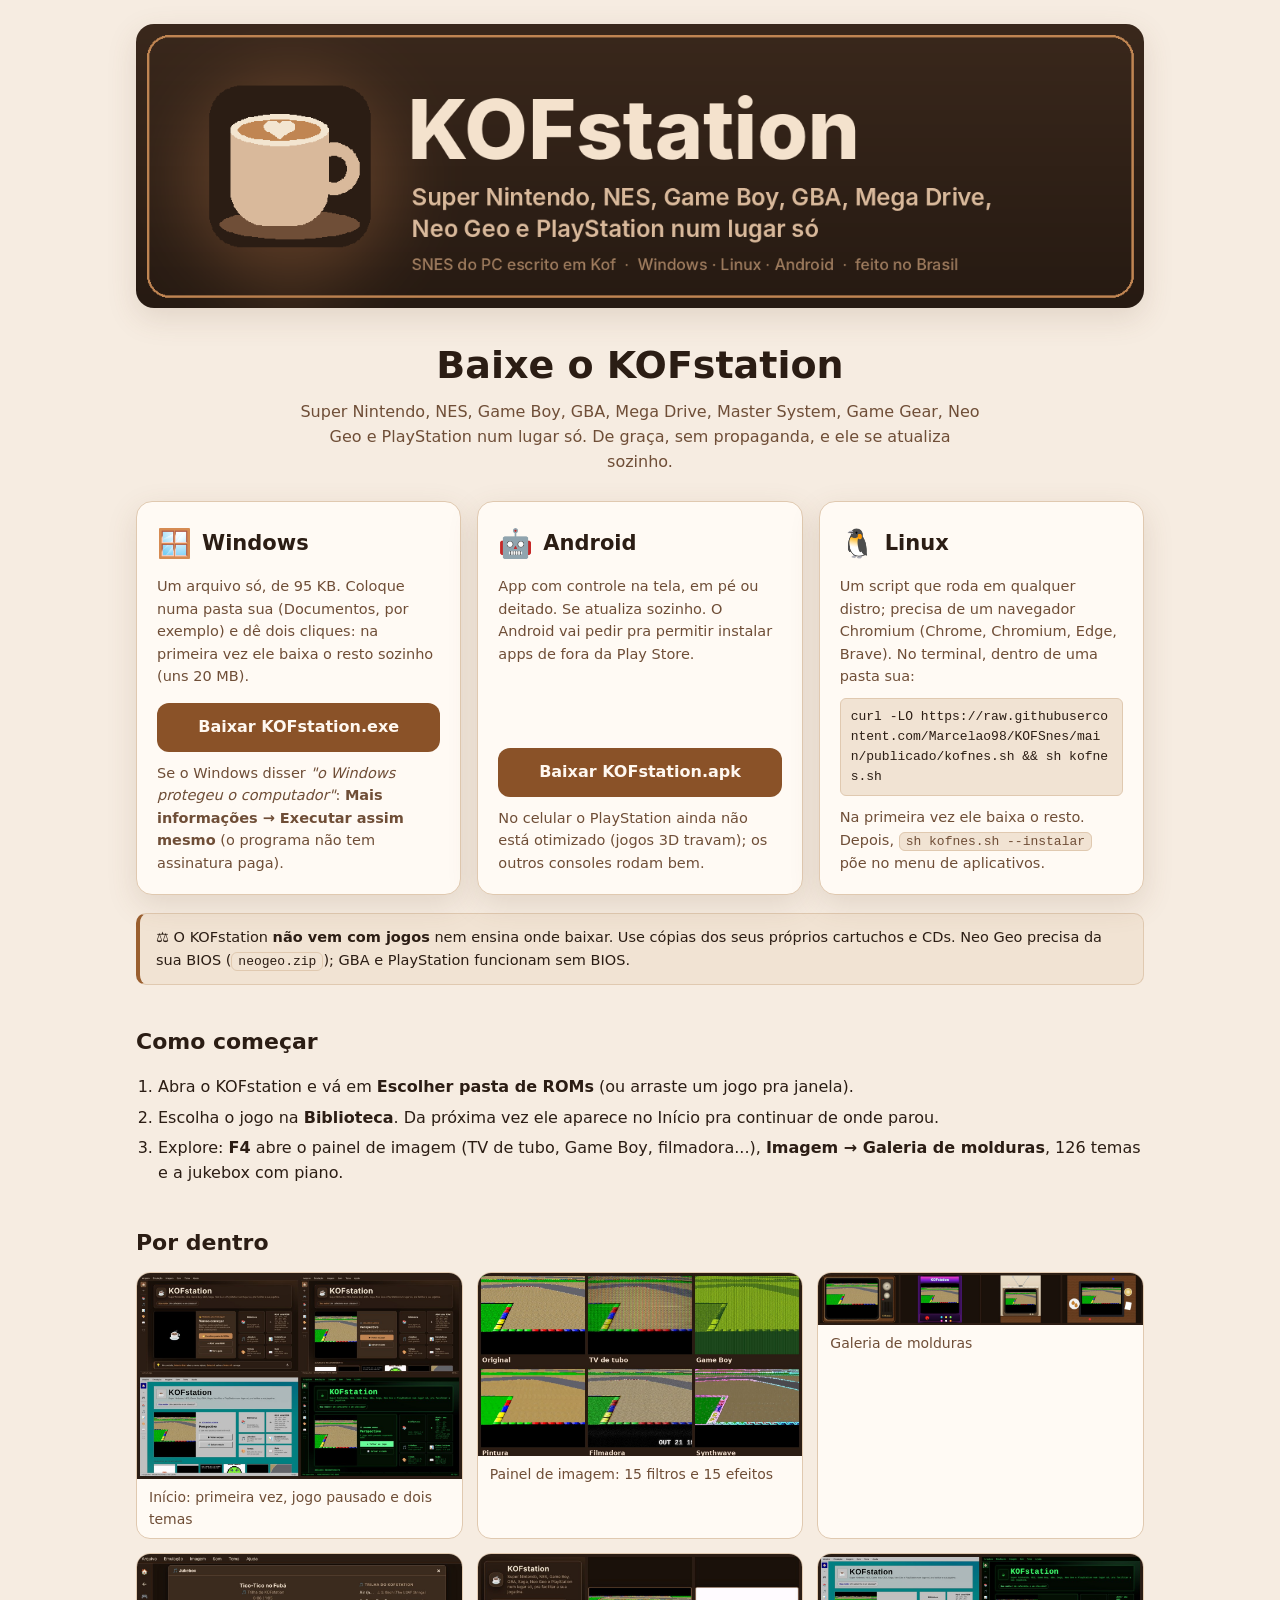
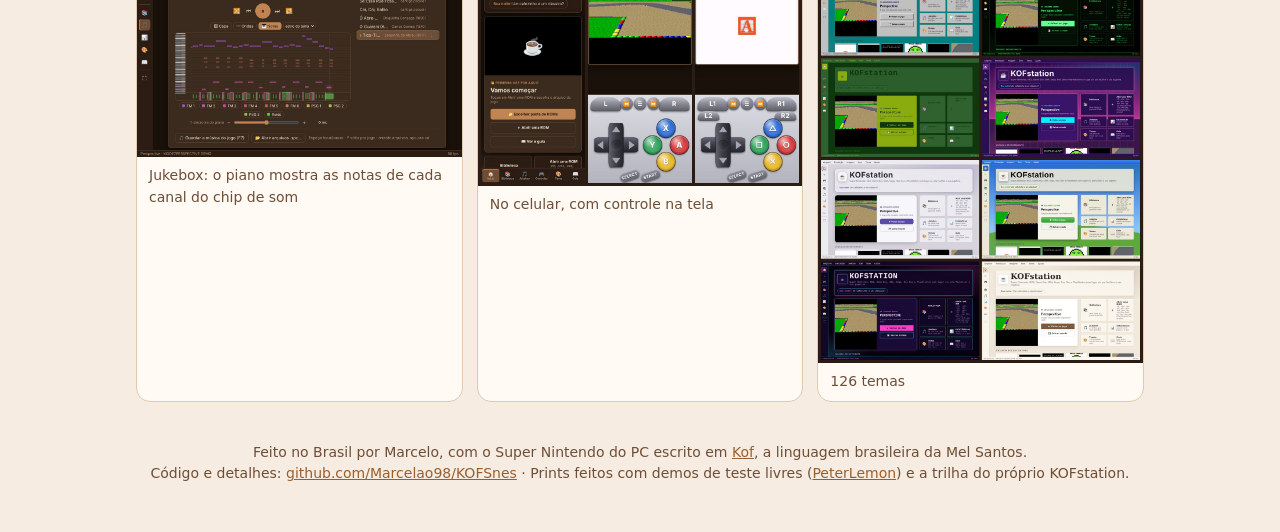
==== docs/index.html @ 1ace4dae "README novo, página de download e lançadores que começam sozinhos - README revisado: nome KOFstation" ====
<!doctype html>
<html lang="pt-BR">
<head>
<meta charset="utf-8">
<meta name="viewport" content="width=device-width, initial-scale=1">
<title>Baixar o KOFstation</title>
<meta name="description" content="KOFstation: Super Nintendo, NES, Game Boy, GBA, Mega Drive, Neo Geo e PlayStation num lugar só. Baixe pra Windows, Linux e Android.">
<style>
  :root {
    --fundo: #1e140e; --painel: #2b1d14; --painel2: #3a2819; --texto: #f4e2cd; --fraco: #c4a588; --destaque: #c08552;
    --borda: #5a3e2a; --botao: #c08552; --botao-texto: #1e140e; --sombra: 0 10px 30px #0007;
  }
  @media (prefers-color-scheme: light) {
    :root { --fundo: #f6ece1; --painel: #fffaf4; --painel2: #f1e3d3; --texto: #2b1d14; --fraco: #6f4e37; --destaque: #9a5f2f;
      --borda: #e0c9b0; --botao: #8a5228; --botao-texto: #fff8f0; --sombra: 0 10px 30px #6f4e3726; }
  }
  * { box-sizing: border-box; }
  body { margin: 0; background: var(--fundo); color: var(--texto); font: 16px/1.55 system-ui, -apple-system, "Segoe UI", Roboto, sans-serif; }
  a { color: var(--destaque); }
  .pagina { max-width: 1040px; margin: 0 auto; padding: 24px 16px 48px; }
  .banner { width: 100%; border-radius: 18px; display: block; box-shadow: var(--sombra); }
  h1 { font-size: clamp(26px, 5vw, 38px); margin: 28px 0 6px; text-align: center; }
  .sub { text-align: center; color: var(--fraco); margin: 0 auto 26px; max-width: 680px; }
  .baixar { display: grid; grid-template-columns: repeat(auto-fit, minmax(260px, 1fr)); gap: 16px; }
  .cartao { background: var(--painel); border: 1px solid var(--borda); border-radius: 16px; padding: 20px; box-shadow: var(--sombra); display: flex; flex-direction: column; gap: 10px; }
  .cartao h2 { margin: 0; font-size: 21px; display: flex; align-items: center; gap: 10px; }
  .cartao h2 span { font-size: 28px; }
  .cartao p { margin: 0; color: var(--fraco); font-size: 14.5px; }
  .botao { display: block; text-align: center; background: var(--botao); color: var(--botao-texto); text-decoration: none; font-weight: 700;
    padding: 12px 14px; border-radius: 12px; margin-top: auto; }
  .botao:hover { filter: brightness(1.08); }
  code { background: var(--painel2); border: 1px solid var(--borda); border-radius: 6px; padding: 1px 6px; font-size: 13px; word-break: break-all; }
  .comando { display: block; padding: 8px 10px; }
  h3 { font-size: 22px; margin: 40px 0 12px; }
  ol { padding-left: 22px; } ol li { margin: 6px 0; }
  .prints { display: grid; grid-template-columns: repeat(auto-fit, minmax(300px, 1fr)); gap: 14px; }
  .prints figure { margin: 0; background: var(--painel); border: 1px solid var(--borda); border-radius: 14px; overflow: hidden; }
  .prints img { width: 100%; display: block; }
  .prints figcaption { padding: 8px 12px; color: var(--fraco); font-size: 14px; }
  .aviso { background: var(--painel2); border: 1px solid var(--borda); border-left: 4px solid var(--destaque); border-radius: 10px; padding: 12px 16px; margin-top: 18px; font-size: 14.5px; }
  footer { margin-top: 40px; text-align: center; color: var(--fraco); font-size: 14px; }
</style>
</head>
<body>
<main class="pagina">
  <img class="banner" src="banner.png" alt="KOFstation: Super Nintendo, NES, Game Boy, GBA, Mega Drive, Neo Geo e PlayStation num lugar só">
  <h1>Baixe o KOFstation</h1>
  <p class="sub">Super Nintendo, NES, Game Boy, GBA, Mega Drive, Master System, Game Gear, Neo Geo e PlayStation num lugar só.
    De graça, sem propaganda, e ele se atualiza sozinho.</p>

  <section class="baixar">
    <div class="cartao">
      <h2><span>🪟</span> Windows</h2>
      <p>Um arquivo só, de 95 KB. Coloque numa pasta sua (Documentos, por exemplo) e dê dois cliques: na primeira vez ele baixa o resto sozinho (uns 20 MB).</p>
      <a class="botao" href="https://raw.githubusercontent.com/Marcelao98/KOFSnes/main/publicado/KOFstation.exe">Baixar KOFstation.exe</a>
      <p>Se o Windows disser <i>"o Windows protegeu o computador"</i>: <b>Mais informações → Executar assim mesmo</b> (o programa não tem assinatura paga).</p>
    </div>
    <div class="cartao">
      <h2><span>🤖</span> Android</h2>
      <p>App com controle na tela, em pé ou deitado. Se atualiza sozinho. O Android vai pedir pra permitir instalar apps de fora da Play Store.</p>
      <a class="botao" href="https://raw.githubusercontent.com/Marcelao98/KOFSnes/main/android/apk/KOFstation.apk">Baixar KOFstation.apk</a>
      <p>No celular o PlayStation ainda não está otimizado (jogos 3D travam); os outros consoles rodam bem.</p>
    </div>
    <div class="cartao">
      <h2><span>🐧</span> Linux</h2>
      <p>Um script que roda em qualquer distro; precisa de um navegador Chromium (Chrome, Chromium, Edge, Brave). No terminal, dentro de uma pasta sua:</p>
      <code class="comando">curl -LO https://raw.githubusercontent.com/Marcelao98/KOFSnes/main/publicado/kofnes.sh && sh kofnes.sh</code>
      <p>Na primeira vez ele baixa o resto. Depois, <code>sh kofnes.sh --instalar</code> põe no menu de aplicativos.</p>
    </div>
  </section>

  <div class="aviso">⚖️ O KOFstation <b>não vem com jogos</b> nem ensina onde baixar. Use cópias dos seus próprios cartuchos e CDs.
    Neo Geo precisa da sua BIOS (<code>neogeo.zip</code>); GBA e PlayStation funcionam sem BIOS.</div>

  <h3>Como começar</h3>
  <ol>
    <li>Abra o KOFstation e vá em <b>Escolher pasta de ROMs</b> (ou arraste um jogo pra janela).</li>
    <li>Escolha o jogo na <b>Biblioteca</b>. Da próxima vez ele aparece no Início pra continuar de onde parou.</li>
    <li>Explore: <b>F4</b> abre o painel de imagem (TV de tubo, Game Boy, filmadora...), <b>Imagem → Galeria de molduras</b>, 126 temas e a jukebox com piano.</li>
  </ol>

  <h3>Por dentro</h3>
  <div class="prints">
    <figure><img src="prints/inicio-4-telas.jpg" alt="Tela de Início do KOFstation em quatro situações"><figcaption>Início: primeira vez, jogo pausado e dois temas</figcaption></figure>
    <figure><img src="prints/filtros.jpg" alt="O mesmo jogo com seis filtros de imagem"><figcaption>Painel de imagem: 15 filtros e 15 efeitos</figcaption></figure>
    <figure><img src="prints/molduras.jpg" alt="Quatro molduras: TV de madeira, fliperama, TV da vó e mesa de boteco"><figcaption>Galeria de molduras</figcaption></figure>
    <figure><img src="prints/jukebox.jpg" alt="Jukebox no modo Notas, com um piano mostrando as notas de cada canal"><figcaption>Jukebox: o piano mostra as notas de cada canal do chip de som</figcaption></figure>
    <figure><img src="prints/celular.jpg" alt="O KOFstation no celular: Início, Super Nintendo e PlayStation com controle na tela"><figcaption>No celular, com controle na tela</figcaption></figure>
    <figure><img src="prints/inicio-temas.jpg" alt="A tela de Início em oito temas"><figcaption>126 temas</figcaption></figure>
  </div>

  <footer>
    Feito no Brasil por Marcelo, com o Super Nintendo do PC escrito em <a href="https://github.com/KofLang/Kof4j">Kof</a>, a linguagem brasileira da Mel Santos.<br>
    Código e detalhes: <a href="https://github.com/Marcelao98/KOFSnes">github.com/Marcelao98/KOFSnes</a> ·
    Prints feitos com demos de teste livres (<a href="https://github.com/PeterLemon/SNES">PeterLemon</a>) e a trilha do próprio KOFstation.
  </footer>
</main>
</body>
</html>
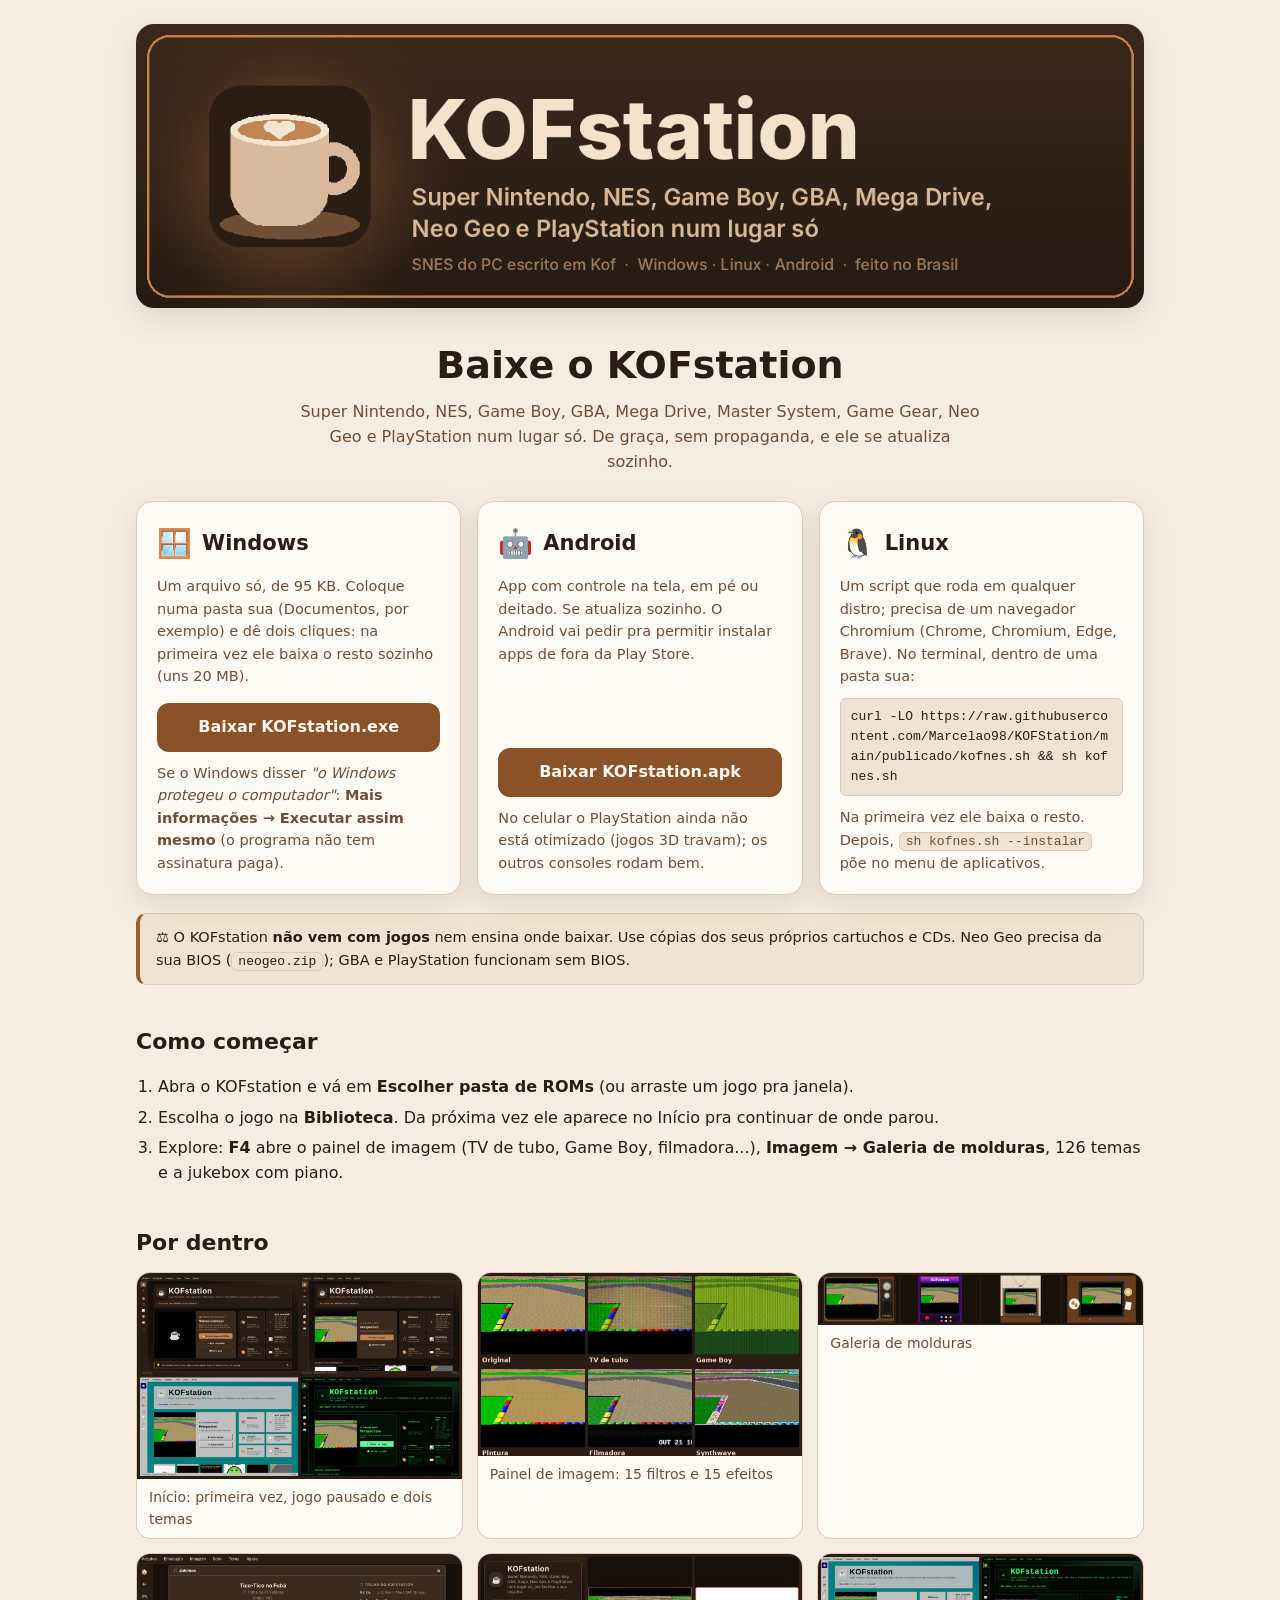
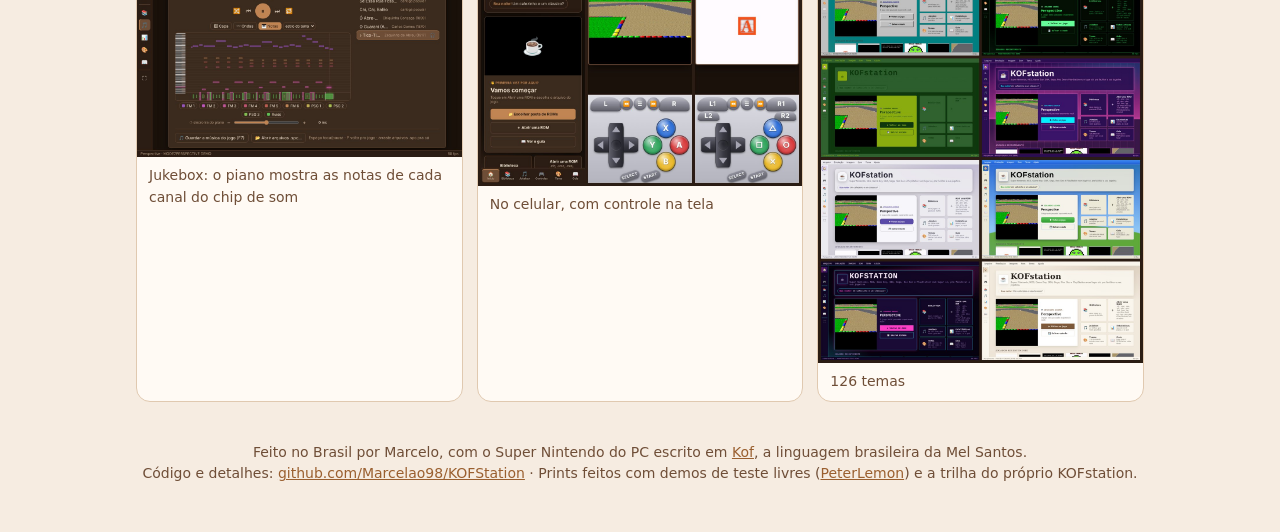
==== commit 321cfe73: "Links do README e da página de download com o nome novo do repositório (KOFStation) Co-Authored-By: " ====
--- a/docs/index.html
+++ b/docs/index.html
@@ -52,19 +52,19 @@
     <div class="cartao">
       <h2><span>🪟</span> Windows</h2>
       <p>Um arquivo só, de 95 KB. Coloque numa pasta sua (Documentos, por exemplo) e dê dois cliques: na primeira vez ele baixa o resto sozinho (uns 20 MB).</p>
-      <a class="botao" href="https://raw.githubusercontent.com/Marcelao98/KOFSnes/main/publicado/KOFstation.exe">Baixar KOFstation.exe</a>
+      <a class="botao" href="https://raw.githubusercontent.com/Marcelao98/KOFStation/main/publicado/KOFstation.exe">Baixar KOFstation.exe</a>
       <p>Se o Windows disser <i>"o Windows protegeu o computador"</i>: <b>Mais informações → Executar assim mesmo</b> (o programa não tem assinatura paga).</p>
     </div>
     <div class="cartao">
       <h2><span>🤖</span> Android</h2>
       <p>App com controle na tela, em pé ou deitado. Se atualiza sozinho. O Android vai pedir pra permitir instalar apps de fora da Play Store.</p>
-      <a class="botao" href="https://raw.githubusercontent.com/Marcelao98/KOFSnes/main/android/apk/KOFstation.apk">Baixar KOFstation.apk</a>
+      <a class="botao" href="https://raw.githubusercontent.com/Marcelao98/KOFStation/main/android/apk/KOFstation.apk">Baixar KOFstation.apk</a>
       <p>No celular o PlayStation ainda não está otimizado (jogos 3D travam); os outros consoles rodam bem.</p>
     </div>
     <div class="cartao">
       <h2><span>🐧</span> Linux</h2>
       <p>Um script que roda em qualquer distro; precisa de um navegador Chromium (Chrome, Chromium, Edge, Brave). No terminal, dentro de uma pasta sua:</p>
-      <code class="comando">curl -LO https://raw.githubusercontent.com/Marcelao98/KOFSnes/main/publicado/kofnes.sh && sh kofnes.sh</code>
+      <code class="comando">curl -LO https://raw.githubusercontent.com/Marcelao98/KOFStation/main/publicado/kofnes.sh && sh kofnes.sh</code>
       <p>Na primeira vez ele baixa o resto. Depois, <code>sh kofnes.sh --instalar</code> põe no menu de aplicativos.</p>
     </div>
   </section>
@@ -91,7 +91,7 @@
 
   <footer>
     Feito no Brasil por Marcelo, com o Super Nintendo do PC escrito em <a href="https://github.com/KofLang/Kof4j">Kof</a>, a linguagem brasileira da Mel Santos.<br>
-    Código e detalhes: <a href="https://github.com/Marcelao98/KOFSnes">github.com/Marcelao98/KOFSnes</a> ·
+    Código e detalhes: <a href="https://github.com/Marcelao98/KOFStation">github.com/Marcelao98/KOFStation</a> ·
     Prints feitos com demos de teste livres (<a href="https://github.com/PeterLemon/SNES">PeterLemon</a>) e a trilha do próprio KOFstation.
   </footer>
 </main>
